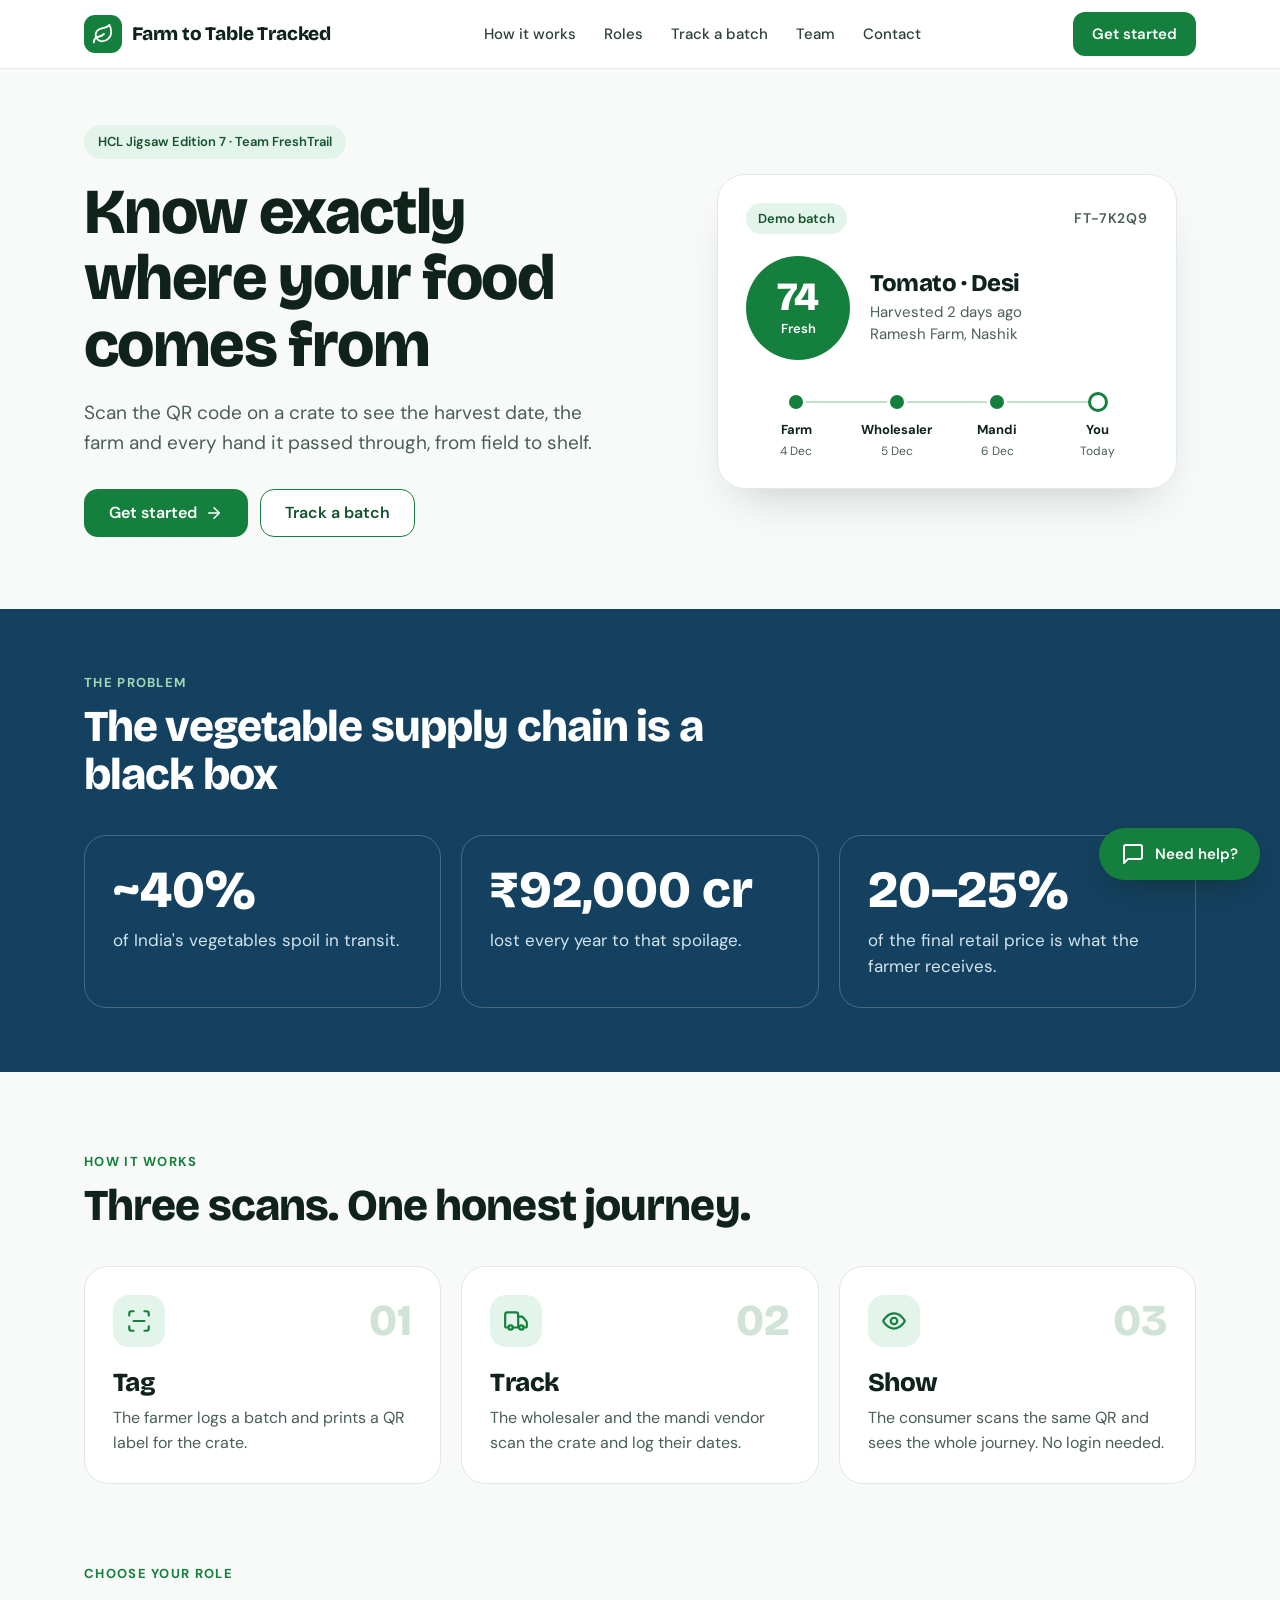
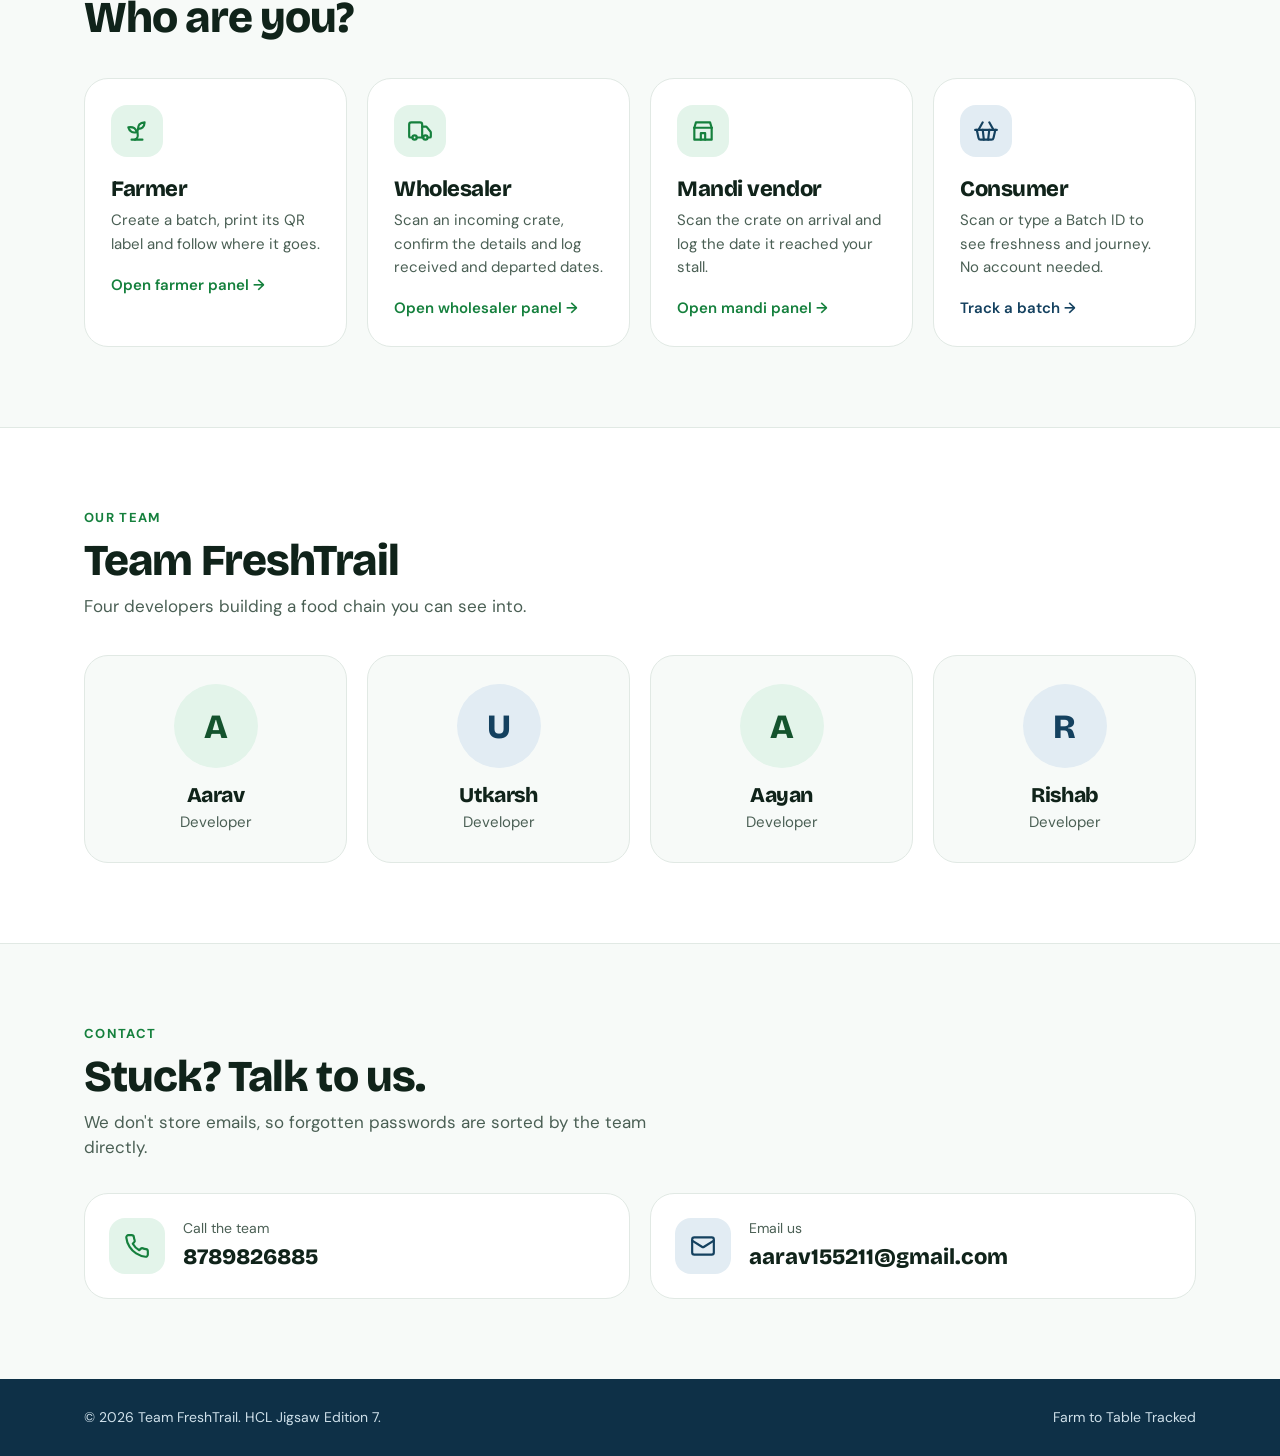
==== index.html @ 68ed131e "Add files via upload" ====
<!doctype html>
<html lang="en">
<head>
<meta charset="utf-8">
<meta name="viewport" content="width=device-width, initial-scale=1, viewport-fit=cover">
<title>Farm to Table Tracked | Team FreshTrail</title>
<meta name="description" content="Scan a QR code on a crate of vegetables to see the harvest date, the farm and every hand it passed through.">
<meta name="theme-color" content="#15803d">
<link rel="preconnect" href="https://fonts.googleapis.com">
<link rel="preconnect" href="https://fonts.gstatic.com" crossorigin>
<link href="https://fonts.googleapis.com/css2?family=Bricolage+Grotesque:wght@600;800&family=DM+Sans:wght@400;500;600&display=swap" rel="stylesheet">
<link rel="stylesheet" href="style.css">
</head>
<body>
<div id="site-header"></div>

<main>
<section class="hero">
  <div class="container hero-grid">
    <div class="hero-copy">
      <span class="pill">HCL Jigsaw Edition 7 &middot; Team FreshTrail</span>
      <h1>Know exactly where your food comes from</h1>
      <p class="lead">Scan the QR code on a crate to see the harvest date, the farm and every hand it passed through, from field to shelf.</p>
      <div class="btn-row">
        <a class="btn btn-primary" href="#roles">Get started <span class="ico" data-icon="arrowRight" style="font-size:18px"></span></a>
        <a class="btn btn-ghost" href="track.html">Track a batch</a>
      </div>
    </div>
    <div class="demo-wrap">
      <a class="demo-card" href="journey.html?demo=1" style="display:block;text-decoration:none;color:inherit" aria-label="Open the demo batch journey">
        <div class="demo-top"><span class="pill pill-sm">Demo batch</span><span class="bid">FT-7K2Q9</span></div>
        <div class="demo-main">
          <div class="badge"><b>74</b><span>Fresh</span></div>
          <div>
            <h3>Tomato &middot; Desi</h3>
            <p>Harvested 2 days ago<br>Ramesh Farm, Nashik</p>
          </div>
        </div>
        <div class="hline">
          <div class="hstep"><div class="hdot"></div><b>Farm</b><small data-demo="-2">-</small></div>
          <div class="hstep"><div class="hdot"></div><b>Wholesaler</b><small data-demo="-1">-</small></div>
          <div class="hstep"><div class="hdot"></div><b>Mandi</b><small data-demo="0">-</small></div>
          <div class="hstep"><div class="hdot now"></div><b>You</b><small>Today</small></div>
        </div>
      </a>
    </div>
  </div>
</section>

<section class="band-navy">
  <div class="container">
    <div class="eyebrow">The problem</div>
    <h2 class="section-title" style="max-width:640px">The vegetable supply chain is a black box</h2>
    <div class="stat-grid">
      <div class="stat"><b>~40%</b><p>of India's vegetables spoil in transit.</p></div>
      <div class="stat"><b>&#8377;92,000 cr</b><p>lost every year to that spoilage.</p></div>
      <div class="stat"><b>20&ndash;25%</b><p>of the final retail price is what the farmer receives.</p></div>
    </div>
  </div>
</section>

<section class="sect" id="how">
  <div class="container">
    <div class="eyebrow">How it works</div>
    <h2 class="section-title">Three scans. One honest journey.</h2>
    <div class="card-grid">
      <div class="step-card">
        <div class="step-top"><span class="icon-tile ico" data-icon="scan"></span><span class="step-no" aria-hidden="true">01</span></div>
        <h3>Tag</h3>
        <p>The farmer logs a batch and prints a QR label for the crate.</p>
      </div>
      <div class="step-card">
        <div class="step-top"><span class="icon-tile ico" data-icon="truck"></span><span class="step-no" aria-hidden="true">02</span></div>
        <h3>Track</h3>
        <p>The wholesaler and the mandi vendor scan the crate and log their dates.</p>
      </div>
      <div class="step-card">
        <div class="step-top"><span class="icon-tile ico" data-icon="eye"></span><span class="step-no" aria-hidden="true">03</span></div>
        <h3>Show</h3>
        <p>The consumer scans the same QR and sees the whole journey. No login needed.</p>
      </div>
    </div>
  </div>
</section>

<section id="roles" style="padding:0 0 80px">
  <div class="container">
    <div class="eyebrow">Choose your role</div>
    <h2 class="section-title">Who are you?</h2>
    <div class="card-grid">
      <a class="role-card" href="auth.html?role=farmer">
        <span class="icon-tile ico" data-icon="sprout"></span>
        <h3>Farmer</h3>
        <p>Create a batch, print its QR label and follow where it goes.</p>
        <div class="go">Open farmer panel &rarr;</div>
      </a>
      <a class="role-card" href="auth.html?role=wholesaler">
        <span class="icon-tile ico" data-icon="truck"></span>
        <h3>Wholesaler</h3>
        <p>Scan an incoming crate, confirm the details and log received and departed dates.</p>
        <div class="go">Open wholesaler panel &rarr;</div>
      </a>
      <a class="role-card" href="auth.html?role=mandi">
        <span class="icon-tile ico" data-icon="store"></span>
        <h3>Mandi vendor</h3>
        <p>Scan the crate on arrival and log the date it reached your stall.</p>
        <div class="go">Open mandi panel &rarr;</div>
      </a>
      <a class="role-card navy" href="track.html">
        <span class="icon-tile navy ico" data-icon="basket"></span>
        <h3>Consumer</h3>
        <p>Scan or type a Batch ID to see freshness and journey. No account needed.</p>
        <div class="go">Track a batch &rarr;</div>
      </a>
    </div>
  </div>
</section>

<section class="sect sect-white" id="team">
  <div class="container">
    <div class="eyebrow">Our team</div>
    <h2 class="section-title">Team FreshTrail</h2>
    <p class="page-sub" style="max-width:560px;font-size:17px">Four developers building a food chain you can see into.</p>
    <div class="card-grid">
      <div class="team-card"><div class="avatar">A</div><h3>Aarav</h3><p>Developer</p></div>
      <div class="team-card"><div class="avatar navy">U</div><h3>Utkarsh</h3><p>Developer</p></div>
      <div class="team-card"><div class="avatar">A</div><h3>Aayan</h3><p>Developer</p></div>
      <div class="team-card"><div class="avatar navy">R</div><h3>Rishab</h3><p>Developer</p></div>
    </div>
  </div>
</section>

<section class="sect" id="contact">
  <div class="container">
    <div class="eyebrow">Contact</div>
    <h2 class="section-title">Stuck? Talk to us.</h2>
    <p class="page-sub" style="max-width:620px;font-size:17px">We don't store emails, so forgotten passwords are sorted by the team directly.</p>
    <div class="card-grid" style="margin-top:32px">
      <a class="contact-card" id="c-phone" href="tel:8789826885">
        <span class="icon-tile ico" data-icon="phone"></span>
        <span><small>Call the team</small><strong>8789826885</strong></span>
      </a>
      <a class="contact-card" id="c-mail" href="mailto:aarav155211@gmail.com">
        <span class="icon-tile navy ico" data-icon="mail"></span>
        <span style="min-width:0"><small>Email us</small><strong>aarav155211@gmail.com</strong></span>
      </a>
    </div>
  </div>
</section>
</main>

<div id="site-footer"></div>

<script src="config.js"></script>
<script src="qrcode.js"></script>
<script src="common.js"></script>
<script src="store.js"></script>
<script src="chat.js"></script>
<script>
FT.ready(function () {
  FT.renderHeader();
  FT.renderFooter();
  var t = FT.today();
  FT.$$("[data-demo]").forEach(function (n) { n.textContent = FT.fmtShort(FT.addDays(t, +n.getAttribute("data-demo"))); });
  var p = FT.$("#c-phone"), m = FT.$("#c-mail");
  if (FT.cfg.phone) { p.href = "tel:" + FT.cfg.phone; p.querySelector("strong").textContent = FT.cfg.phone; }
  if (FT.cfg.email) { m.href = "mailto:" + FT.cfg.email; m.querySelector("strong").textContent = FT.cfg.email; }
});
</script>
</body>
</html>
---- style.css ----
/* Farm to Table Tracked — Team FreshTrail */
:root{
  --green:#15803d; --green-d:#166534; --green-l:#e3f4ea; --green-m:#bfe0cb;
  --navy:#14415f; --navy-d:#0e3047; --navy-l:#e2ecf3;
  --bg:#f7faf8; --card:#ffffff; --ink:#10231a; --muted:#4a5f54;
  --line:#e1e9e4; --line2:#e8eeea; --field:#7f9488;
  --amber:#7a4a05; --amber-l:#fdf1d8; --red:#b42318; --red-l:#fde8e6;
}
*{box-sizing:border-box}
html{scroll-behavior:smooth;-webkit-text-size-adjust:100%}
body{margin:0;background:var(--bg);color:var(--ink);font-family:'DM Sans',system-ui,-apple-system,'Segoe UI',Roboto,sans-serif;line-height:1.5;-webkit-font-smoothing:antialiased}
h1,h2,h3,h4{font-family:'Bricolage Grotesque','DM Sans',system-ui,sans-serif;font-weight:800;letter-spacing:-.02em;margin:0;line-height:1.1}
p{margin:0}
a{color:var(--green)}
a:hover{color:var(--green-d)}
button{font-family:inherit}
.sr-only{position:absolute;width:1px;height:1px;overflow:hidden;clip:rect(0 0 0 0);white-space:nowrap}
.container{max-width:1160px;margin:0 auto;padding:0 24px;width:100%}
.narrow{max-width:520px;margin:0 auto;padding:0 20px;width:100%}
.ico{display:inline-flex;font-size:24px;line-height:0;flex:none}
.ico svg{width:1em;height:1em}
.eyebrow{font-size:13px;font-weight:700;letter-spacing:.1em;text-transform:uppercase;color:var(--green)}
.section-title{font-size:clamp(30px,3.6vw,44px);margin-top:10px}

/* Header */
.site-header{background:#fff;border-bottom:1px solid var(--line);position:sticky;top:0;z-index:30}
.site-header .bar{display:flex;flex-wrap:wrap;align-items:center;justify-content:space-between;gap:10px 28px;padding-top:12px;padding-bottom:12px}
.brand{display:flex;align-items:center;gap:10px;text-decoration:none;color:var(--ink)}
.brand-logo{width:38px;height:38px;border-radius:11px;background:var(--green);color:#fff;display:flex;align-items:center;justify-content:center;font-size:22px}
.brand-name{font-family:'Bricolage Grotesque',system-ui,sans-serif;font-weight:800;font-size:19px;letter-spacing:-.01em}
.nav-links{display:flex;gap:28px;font-size:15px;font-weight:500}
.nav-links a{color:#2d4237;text-decoration:none;min-height:44px;display:inline-flex;align-items:center}
.nav-links a:hover{color:var(--green)}
.bar-right{display:flex;align-items:center;gap:14px;flex-wrap:wrap}
.linkbtn{background:none;border:none;color:var(--green);font-weight:600;font-size:14px;cursor:pointer;min-height:44px;padding:0 4px;text-decoration:none;display:inline-flex;align-items:center}
.linkbtn:hover{color:var(--green-d);text-decoration:underline}

/* Buttons */
.btn{display:inline-flex;align-items:center;justify-content:center;gap:8px;min-height:48px;padding:0 24px;border-radius:14px;font-weight:600;font-size:16px;text-decoration:none;cursor:pointer;border:1.5px solid transparent;transition:background .15s,color .15s,border-color .15s;line-height:1.2}
.btn-primary{background:var(--green);color:#fff}
.btn-primary:hover{background:var(--green-d);color:#fff}
.btn-ghost{background:#fff;color:#14532d;border-color:var(--green)}
.btn-ghost:hover{background:var(--green-l);color:#14532d}
.btn-sm{min-height:44px;font-size:15px;padding:0 18px;border-radius:12px}
.btn-block{width:100%}
.btn[disabled]{opacity:.6;cursor:not-allowed}
.btn:focus-visible,.linkbtn:focus-visible,.chip:focus-visible,a:focus-visible{outline:3px solid var(--green-m);outline-offset:2px}

/* Pills */
.pill{display:inline-flex;align-items:center;gap:8px;font-size:13px;font-weight:600;color:#14532d;background:var(--green-l);padding:7px 14px;border-radius:999px}
.pill-navy{color:var(--navy);background:var(--navy-l)}
.pill-amber{color:var(--amber);background:var(--amber-l)}
.pill-sm{padding:6px 12px}

/* Cards */
.card{background:#fff;border:1px solid var(--line);border-radius:28px;padding:28px}
.card-hl{border:1.5px solid var(--green)}
.card h2{font-size:22px}
.rows{background:var(--bg);border:1px solid var(--line);border-radius:18px;padding:4px 18px}
.rows-white{background:#fff;border-radius:26px;padding:4px 22px}
.row{display:flex;justify-content:space-between;gap:16px;padding:12px 0;border-bottom:1px solid var(--line2);font-size:15px}
.row:last-child{border-bottom:none}
.row span:first-child{color:var(--muted)}
.row span:last-child{font-weight:600;text-align:right}

/* Forms */
.field{margin-top:18px}
.field>label,.label{display:block;font-size:14px;font-weight:600}
.opt{font-weight:400;color:var(--muted)}
.input{width:100%;margin-top:6px;padding:13px 14px;min-height:48px;border:1px solid var(--field);border-radius:12px;font:inherit;font-size:16px;background:#fff;color:var(--ink)}
textarea.input{resize:vertical;min-height:84px}
.input:focus{outline:3px solid var(--green-m);border-color:var(--green)}
.hint{margin-top:6px;font-size:13px;color:var(--muted)}
.error{color:var(--red);font-size:14px;font-weight:500;margin-top:12px;display:none;background:var(--red-l);border-radius:12px;padding:10px 14px}
.error.show{display:block}
.form-grid{display:flex;flex-wrap:wrap;gap:0 18px}
.form-grid .field{flex:1 1 220px;min-width:0}
.pw-wrap{position:relative}
.pw-wrap .input{padding-right:78px}
.pw-toggle{position:absolute;right:6px;top:12px;bottom:0;height:48px;background:none;border:none;color:var(--green);font-weight:600;font-size:14px;padding:0 12px;border-radius:8px;cursor:pointer;min-width:60px;margin-top:0}
.check{display:flex;align-items:flex-start;gap:12px;margin-top:20px}
.check input{width:22px;height:22px;margin:1px 0 0;accent-color:var(--green);flex:none}
.check label{font-size:15px;font-weight:500;line-height:1.45}
.divider{display:flex;align-items:center;gap:12px;margin:20px 0;color:var(--muted);font-size:13px}
.divider:before,.divider:after{content:"";flex:1;height:1px;background:var(--line)}
.inline{display:flex;gap:10px;flex-wrap:wrap}
.inline .input{flex:1 1 160px;min-width:0;margin-top:0;letter-spacing:.04em}
.tabs{display:flex;gap:6px;background:#eef3f0;border-radius:14px;padding:5px}
.tab{flex:1;border:none;background:transparent;color:var(--muted);font-weight:600;font-size:15px;padding:11px;border-radius:10px;min-height:44px;cursor:pointer}
.tab[aria-selected="true"]{background:#fff;color:var(--ink);box-shadow:0 1px 3px rgba(16,35,26,.15)}
.note{padding:14px 16px;background:#f3f7f4;border-radius:14px;font-size:14px;line-height:1.5;color:#3b5044}

/* Page layout */
main.page{padding:36px 0 64px}
.page-title{font-size:clamp(28px,3.4vw,38px)}
.page-sub{margin-top:8px;font-size:16px;color:var(--muted)}
.two-col{display:flex;flex-wrap:wrap;gap:28px;margin-top:28px;align-items:flex-start}
.two-col>.col-a{flex:1 1 520px;min-width:0}
.two-col>.col-b{flex:1 1 400px;min-width:0;display:flex;flex-direction:column;gap:28px}
.list{margin-top:14px}
.list-item{display:flex;flex-wrap:wrap;align-items:center;justify-content:space-between;gap:10px 14px;padding:14px 0;border-top:1px solid var(--line2)}
.list-item .t{font-weight:600;font-size:16px}
.list-item .t small{color:var(--muted);font-weight:500;letter-spacing:.04em;font-size:inherit}
.list-item .s{font-size:13px;color:var(--muted);margin-top:2px}
.empty{padding:18px 0 4px;color:var(--muted);font-size:15px}
.center{text-align:center}
.hidden{display:none!important}

/* QR */
.qr-box{margin:18px auto 0;width:224px;height:224px;background:#fff;border:1px solid #cfdcd4;border-radius:18px;display:flex;align-items:center;justify-content:center;padding:10px}
.qr-box svg{width:100%;height:100%;display:block}
.qr-id{margin-top:16px;font-family:'Bricolage Grotesque',system-ui,sans-serif;font-weight:800;font-size:32px;letter-spacing:.04em}

/* Home */
.hero{padding:56px 0 72px}
.hero-grid{display:flex;flex-wrap:wrap;align-items:center;gap:48px 56px}
.hero-copy{flex:1 1 440px;min-width:0}
.hero h1{font-size:clamp(38px,5.2vw,64px);line-height:1.04;letter-spacing:-.025em;margin-top:20px}
.hero p.lead{margin-top:20px;font-size:19px;line-height:1.55;color:var(--muted);max-width:520px}
.btn-row{display:flex;flex-wrap:wrap;gap:12px;margin-top:32px}
.demo-wrap{flex:1 1 380px;min-width:0}
.demo-card{max-width:460px;margin:0 auto;background:#fff;border:1px solid var(--line);border-radius:28px;padding:28px;box-shadow:0 24px 48px -24px rgba(16,35,26,.25)}
.demo-top{display:flex;align-items:center;justify-content:space-between;gap:12px;flex-wrap:wrap}
.demo-top .bid{font-size:14px;font-weight:600;color:var(--muted);letter-spacing:.06em}
.demo-main{display:flex;align-items:center;gap:20px;margin-top:22px}
.badge{width:104px;height:104px;border-radius:50%;background:var(--green);color:#fff;display:flex;flex-direction:column;align-items:center;justify-content:center;flex:none}
.badge b{font-family:'Bricolage Grotesque',system-ui,sans-serif;font-weight:800;font-size:40px;line-height:1}
.badge span{font-size:13px;font-weight:600;margin-top:2px}
.demo-main h3{font-size:24px}
.demo-main p{color:var(--muted);margin-top:4px;font-size:15px;line-height:1.5}
.hline{position:relative;display:flex;margin-top:32px}
.hline:before{content:"";position:absolute;top:9px;left:12.5%;right:12.5%;height:2px;background:var(--green-m)}
.hstep{flex:1;text-align:center;position:relative}
.hdot{width:20px;height:20px;border-radius:50%;background:var(--green);margin:0 auto;border:3px solid #fff}
.hdot.now{background:#fff;border-color:var(--green)}
.hstep b{display:block;font-size:13px;margin-top:8px}
.hstep small{display:block;font-size:12px;color:var(--muted);margin-top:2px}
.band-navy{background:var(--navy);color:#fff;padding:64px 0}
.band-navy .eyebrow{color:#9fd8b4}
.stat-grid,.card-grid{display:flex;flex-wrap:wrap;gap:20px;margin-top:36px}
.stat{flex:1 1 260px;min-width:0;border:1px solid rgba(255,255,255,.22);border-radius:22px;padding:28px}
.stat b{display:block;font-family:'Bricolage Grotesque',system-ui,sans-serif;font-weight:800;font-size:52px;line-height:1}
.stat p{margin-top:12px;font-size:17px;color:#d3e3ee}
.sect{padding:80px 0}
.sect-white{background:#fff;border-top:1px solid var(--line);border-bottom:1px solid var(--line)}
.step-card{flex:1 1 300px;min-width:0;background:#fff;border:1px solid var(--line);border-radius:24px;padding:28px}
.step-top{display:flex;align-items:center;justify-content:space-between}
.icon-tile{width:52px;height:52px;border-radius:16px;background:var(--green-l);color:var(--green);display:flex;align-items:center;justify-content:center;font-size:26px}
.icon-tile.navy{background:var(--navy-l);color:var(--navy)}
.step-no{font-family:'Bricolage Grotesque',system-ui,sans-serif;font-weight:800;font-size:44px;color:#cfe3d6;line-height:1}
.step-card h3{font-size:26px;margin-top:22px}
.step-card p{margin-top:8px;font-size:16px;color:var(--muted);line-height:1.55}
.role-card{flex:1 1 240px;min-width:0;display:block;text-decoration:none;color:var(--ink);background:#fff;border:1.5px solid var(--line);border-radius:24px;padding:26px;transition:border-color .15s,transform .15s}
.role-card:hover{border-color:var(--green);color:var(--ink);transform:translateY(-2px)}
.role-card h3{font-size:22px;margin-top:20px}
.role-card p{margin-top:8px;font-size:15px;color:var(--muted);line-height:1.55}
.role-card .go{margin-top:18px;font-weight:600;font-size:15px;color:var(--green)}
.role-card.navy:hover{border-color:var(--navy)}
.role-card.navy .go{color:var(--navy)}
.team-card{flex:1 1 220px;min-width:0;background:var(--bg);border:1px solid var(--line);border-radius:24px;padding:28px;text-align:center}
.avatar{width:84px;height:84px;border-radius:50%;background:var(--green-l);color:#14532d;margin:0 auto;display:flex;align-items:center;justify-content:center;font-family:'Bricolage Grotesque',system-ui,sans-serif;font-weight:800;font-size:34px}
.avatar.navy{background:var(--navy-l);color:var(--navy)}
.team-card h3{font-size:21px;margin-top:16px}
.team-card p{margin-top:4px;font-size:15px;color:var(--muted)}
.contact-card{flex:1 1 340px;min-width:0;display:flex;align-items:center;gap:18px;text-decoration:none;color:var(--ink);background:#fff;border:1.5px solid var(--line);border-radius:24px;padding:24px}
.contact-card:hover{border-color:var(--green);color:var(--ink)}
.contact-card small{display:block;font-size:14px;color:var(--muted)}
.contact-card strong{display:block;margin-top:2px;font-family:'Bricolage Grotesque',system-ui,sans-serif;font-weight:800;font-size:22px;overflow-wrap:anywhere}
.contact-card .icon-tile{width:56px;height:56px;flex:none}
.site-footer{background:var(--navy-d);color:#cfe0ea;padding:28px 0;font-size:14px}
.site-footer .container{display:flex;flex-wrap:wrap;align-items:center;justify-content:space-between;gap:12px 24px}

/* Auth */
.auth-wrap{display:flex;flex-wrap:wrap;min-height:100vh}
.auth-side{flex:1 1 420px;min-width:0;background:var(--green);color:#fff;padding:48px;display:flex;flex-direction:column;justify-content:space-between;gap:48px}
.auth-side .brand{color:#fff}
.auth-side .brand-logo{background:#fff;color:var(--green)}
.auth-side h1{font-size:clamp(34px,4vw,50px);line-height:1.06;letter-spacing:-.025em;max-width:460px}
.auth-side ul{list-style:none;margin:32px 0 0;padding:0;display:flex;flex-direction:column;gap:16px;max-width:440px}
.auth-side li{display:flex;align-items:flex-start;gap:12px;font-size:17px;line-height:1.45}
.auth-side li .ico{width:26px;height:26px;border-radius:50%;background:rgba(255,255,255,.2);align-items:center;justify-content:center;font-size:15px}
.auth-main{flex:1 1 460px;min-width:0;display:flex;align-items:center;justify-content:center;padding:40px 24px}
.auth-card{width:100%;max-width:440px;background:#fff;border:1px solid var(--line);border-radius:28px;padding:36px;box-shadow:0 24px 48px -28px rgba(16,35,26,.25)}
.auth-top{display:flex;align-items:center;justify-content:space-between;gap:12px;flex-wrap:wrap;margin-bottom:24px}
.auth-card h2{font-size:28px;margin-top:24px;letter-spacing:-.015em}
.auth-card .sub{margin-top:6px;font-size:15px;color:var(--muted)}

/* Scanner modal */
.modal{position:fixed;inset:0;background:rgba(16,35,26,.6);display:none;align-items:center;justify-content:center;padding:16px;z-index:60}
.modal.open{display:flex}
.modal-card{background:#fff;border-radius:24px;padding:20px;width:100%;max-width:440px}
.modal-head{display:flex;align-items:center;justify-content:space-between;gap:12px;margin-bottom:12px}
.modal-head h3{font-size:20px}
.scan-view{position:relative;width:100%;aspect-ratio:1/1;background:#10231a;border-radius:18px;overflow:hidden}
.scan-view video{width:100%;height:100%;object-fit:cover;display:block}
.scan-view #ft-reader{width:100%;height:100%}
.scan-msg{margin-top:12px;font-size:14px;color:var(--muted);text-align:center}
.close-btn{width:44px;height:44px;border-radius:50%;border:none;background:#eef3f0;color:var(--ink);display:flex;align-items:center;justify-content:center;cursor:pointer;font-size:20px}

/* Journey */
.ring{position:relative;width:132px;height:132px;margin:0 auto}
.ring svg{transform:rotate(-90deg);width:132px;height:132px}
.ring .mid{position:absolute;inset:0;display:flex;flex-direction:column;align-items:center;justify-content:center}
.ring .mid b{font-family:'Bricolage Grotesque',system-ui,sans-serif;font-weight:800;font-size:40px;line-height:1}
.ring .mid span{font-size:14px;font-weight:600;margin-top:2px}
.vtl{position:relative;margin-top:18px;padding-left:38px}
.vtl:before{content:"";position:absolute;left:11px;top:12px;bottom:34px;width:2px;background:var(--green-m)}
.vstep{position:relative;padding-bottom:18px}
.vstep:last-child{padding-bottom:0}
.vdot{position:absolute;left:-38px;top:0;width:24px;height:24px;border-radius:50%;background:var(--green);color:#fff;display:flex;align-items:center;justify-content:center;font-size:13px}
.vdot.pending{background:#fff;border:3px solid #c5d2ca}
.vdot.now{background:#fff;border:3px solid var(--green)}
.vstep b{font-size:16px;display:block}
.vstep small{font-size:14px;color:var(--muted);display:block;margin-top:2px}
.vstep.is-pending b{color:var(--muted)}

/* Toast */
.toast-wrap{position:fixed;left:50%;bottom:92px;transform:translateX(-50%);z-index:80;display:flex;flex-direction:column;gap:8px;align-items:center;width:calc(100% - 32px);max-width:420px;pointer-events:none}
.toast{background:var(--ink);color:#fff;padding:12px 18px;border-radius:14px;font-size:15px;font-weight:500;box-shadow:0 12px 28px -10px rgba(16,35,26,.5);animation:ft-in .18s ease-out}
.toast.ok{background:var(--green-d)}
.toast.err{background:var(--red)}
@keyframes ft-in{from{opacity:0;transform:translateY(8px)}to{opacity:1;transform:none}}

/* Chat */
.chat-fab{position:fixed;right:20px;bottom:20px;z-index:50;background:var(--green);color:#fff;border:none;font-weight:600;font-size:15px;padding:0 22px;min-height:52px;border-radius:999px;display:inline-flex;align-items:center;gap:10px;cursor:pointer;box-shadow:0 12px 28px -10px rgba(16,35,26,.5)}
.chat-fab:hover{background:var(--green-d)}
.chat-sheet{position:fixed;z-index:70;right:20px;bottom:20px;width:380px;max-width:calc(100vw - 24px);height:min(620px,calc(100vh - 40px));background:#fff;border-radius:28px;display:none;flex-direction:column;box-shadow:0 20px 60px -12px rgba(16,35,26,.45);border:1px solid var(--line);overflow:hidden}
.chat-sheet.open{display:flex;animation:ft-in .18s ease-out}
.chat-head{flex:none;display:flex;align-items:center;gap:12px;padding:16px 14px 12px 18px;border-bottom:1px solid var(--line2)}
.chat-av{width:42px;height:42px;border-radius:14px;background:var(--green);color:#fff;display:flex;align-items:center;justify-content:center;font-size:21px;flex:none}
.chat-head .tt{flex:1;min-width:0}
.chat-head h2{font-size:18px}
.chat-head small{display:flex;align-items:center;gap:6px;font-size:13px;color:var(--muted);margin-top:2px}
.chat-head small i{width:8px;height:8px;border-radius:50%;background:var(--green);display:inline-block}
.chat-msgs{flex:1;min-height:0;overflow-y:auto;padding:16px 14px 8px;display:flex;flex-direction:column;gap:10px}
.msg{max-width:86%;padding:11px 15px;font-size:15px;line-height:1.5;overflow-wrap:anywhere}
.msg.bot{background:#eef3f0;border-radius:20px 20px 20px 6px;align-self:flex-start}
.msg.user{background:var(--green);color:#fff;border-radius:20px 20px 6px 20px;align-self:flex-end}
.msg a{color:inherit;font-weight:600}
.dots{display:inline-flex;gap:4px;align-items:center;height:18px}
.dots i{width:7px;height:7px;border-radius:50%;background:#7f9488;animation:ft-dot 1s infinite}
.dots i:nth-child(2){animation-delay:.15s}.dots i:nth-child(3){animation-delay:.3s}
@keyframes ft-dot{0%,60%,100%{opacity:.3;transform:none}30%{opacity:1;transform:translateY(-3px)}}
.chips{flex:none;max-height:136px;overflow-y:auto;padding:8px 14px 10px;display:flex;flex-wrap:wrap;gap:8px;border-top:1px solid #eef3f0}
.chip{background:#fff;color:#14532d;border:1.5px solid var(--green);font-weight:500;font-size:14px;padding:0 14px;border-radius:999px;min-height:44px;cursor:pointer}
.chip:hover{background:var(--green-l)}
.chat-form{flex:none;display:flex;gap:10px;padding:8px 14px 16px;align-items:center}
.chat-form input{flex:1;min-width:0;padding:0 16px;border:1px solid var(--field);border-radius:999px;font:inherit;font-size:16px;min-height:48px;background:#fff;color:var(--ink)}
.chat-form input:focus{outline:3px solid var(--green-m);border-color:var(--green)}
.chat-form button{flex:none;width:48px;height:48px;border-radius:50%;border:none;background:var(--green);color:#fff;display:flex;align-items:center;justify-content:center;cursor:pointer;font-size:20px}
@media (max-width:560px){
  .chat-sheet{right:0;left:0;bottom:0;width:100%;max-width:100%;height:82vh;border-radius:28px 28px 0 0}
  .nav-links{display:none}
  .container{padding:0 18px}
  .card{padding:22px}
  .auth-side{padding:32px 24px;gap:28px}
  .auth-card{padding:28px 22px}
}
@media (max-width:820px){.nav-links{display:none}}

/* Print label */
#print-label{display:none}
@media print{
  body>*:not(#print-label){display:none!important}
  #print-label{display:flex!important;flex-direction:column;align-items:center;text-align:center;padding:24px;font-family:'DM Sans',system-ui,sans-serif;color:#000}
  #print-label .pl-brand{font-weight:800;font-size:18px}
  #print-label .pl-qr{width:300px;height:300px;margin:16px 0}
  #print-label .pl-qr svg{width:100%;height:100%}
  #print-label .pl-id{font-size:34px;font-weight:800;letter-spacing:.05em}
  #print-label .pl-meta{font-size:16px;margin-top:6px;line-height:1.5}
  #print-label .pl-foot{font-size:13px;margin-top:14px}
}
@media (prefers-reduced-motion:reduce){*{animation:none!important;transition:none!important}html{scroll-behavior:auto}}
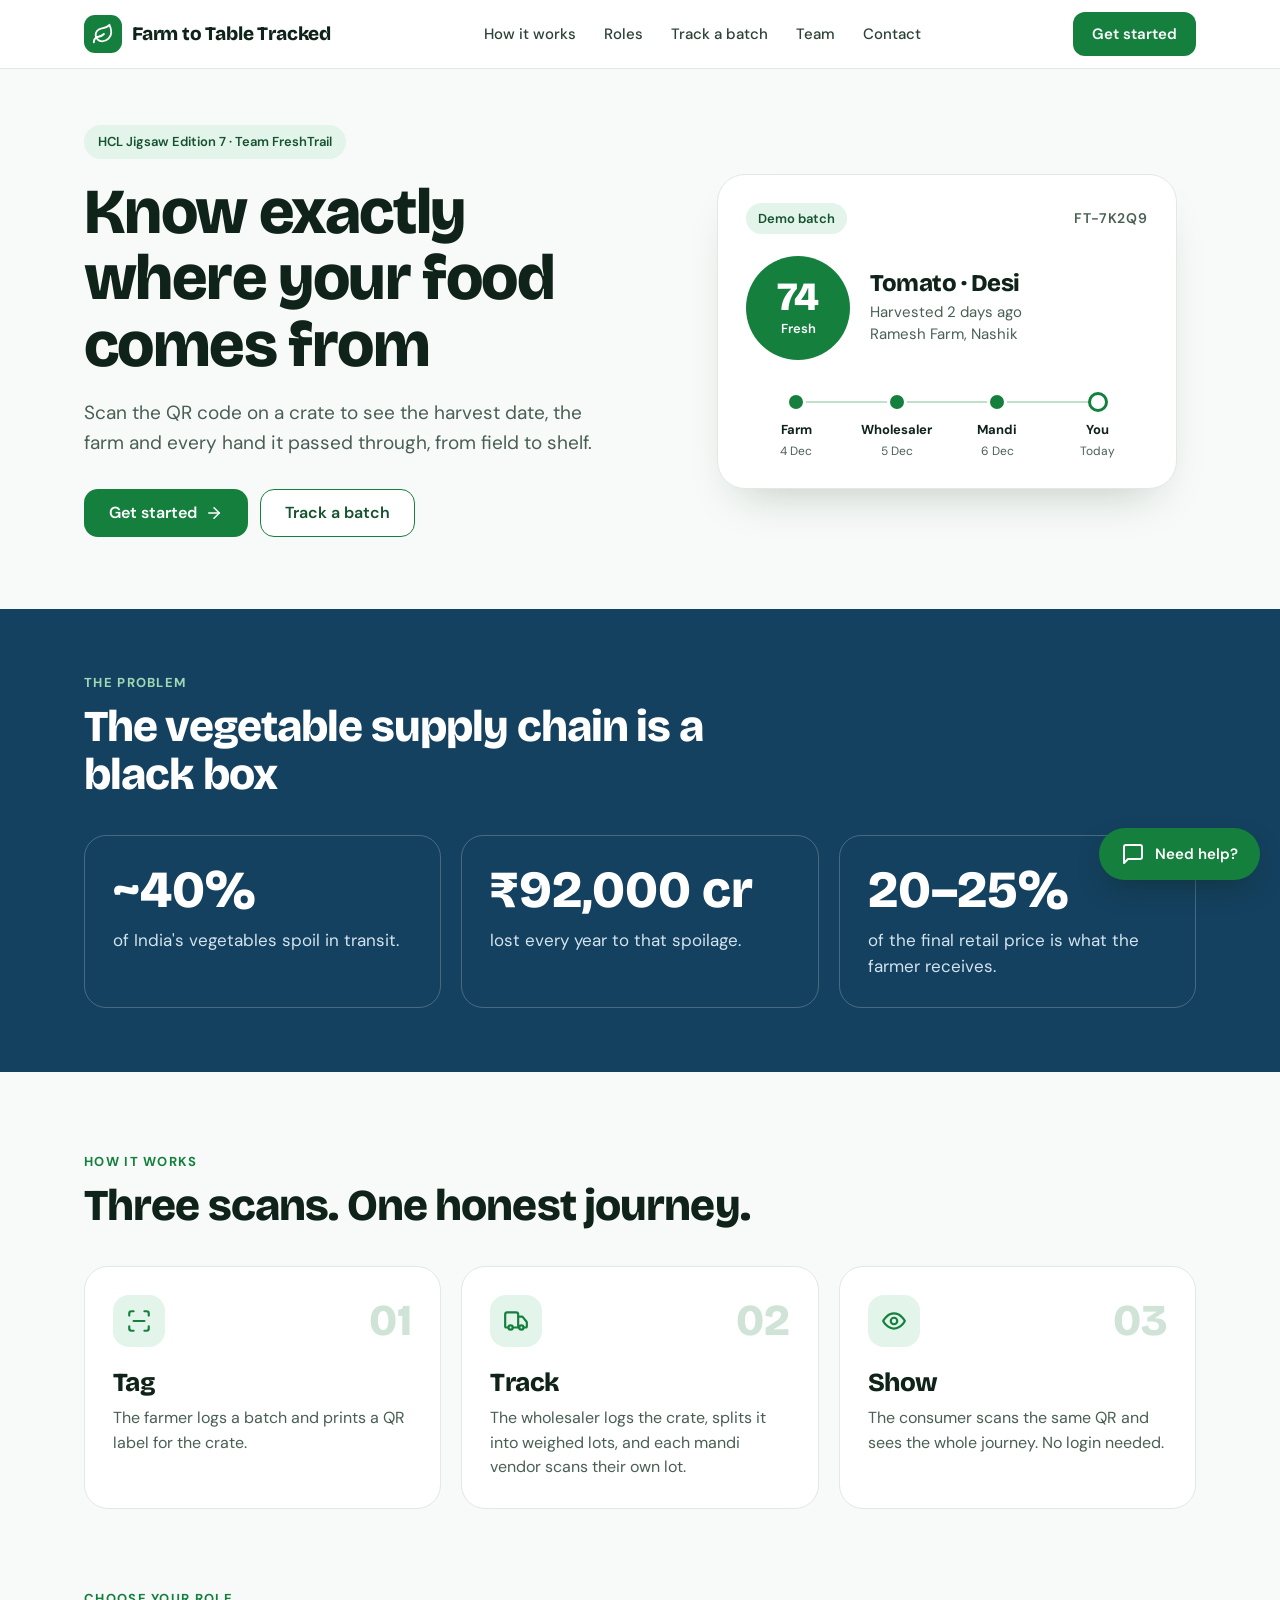
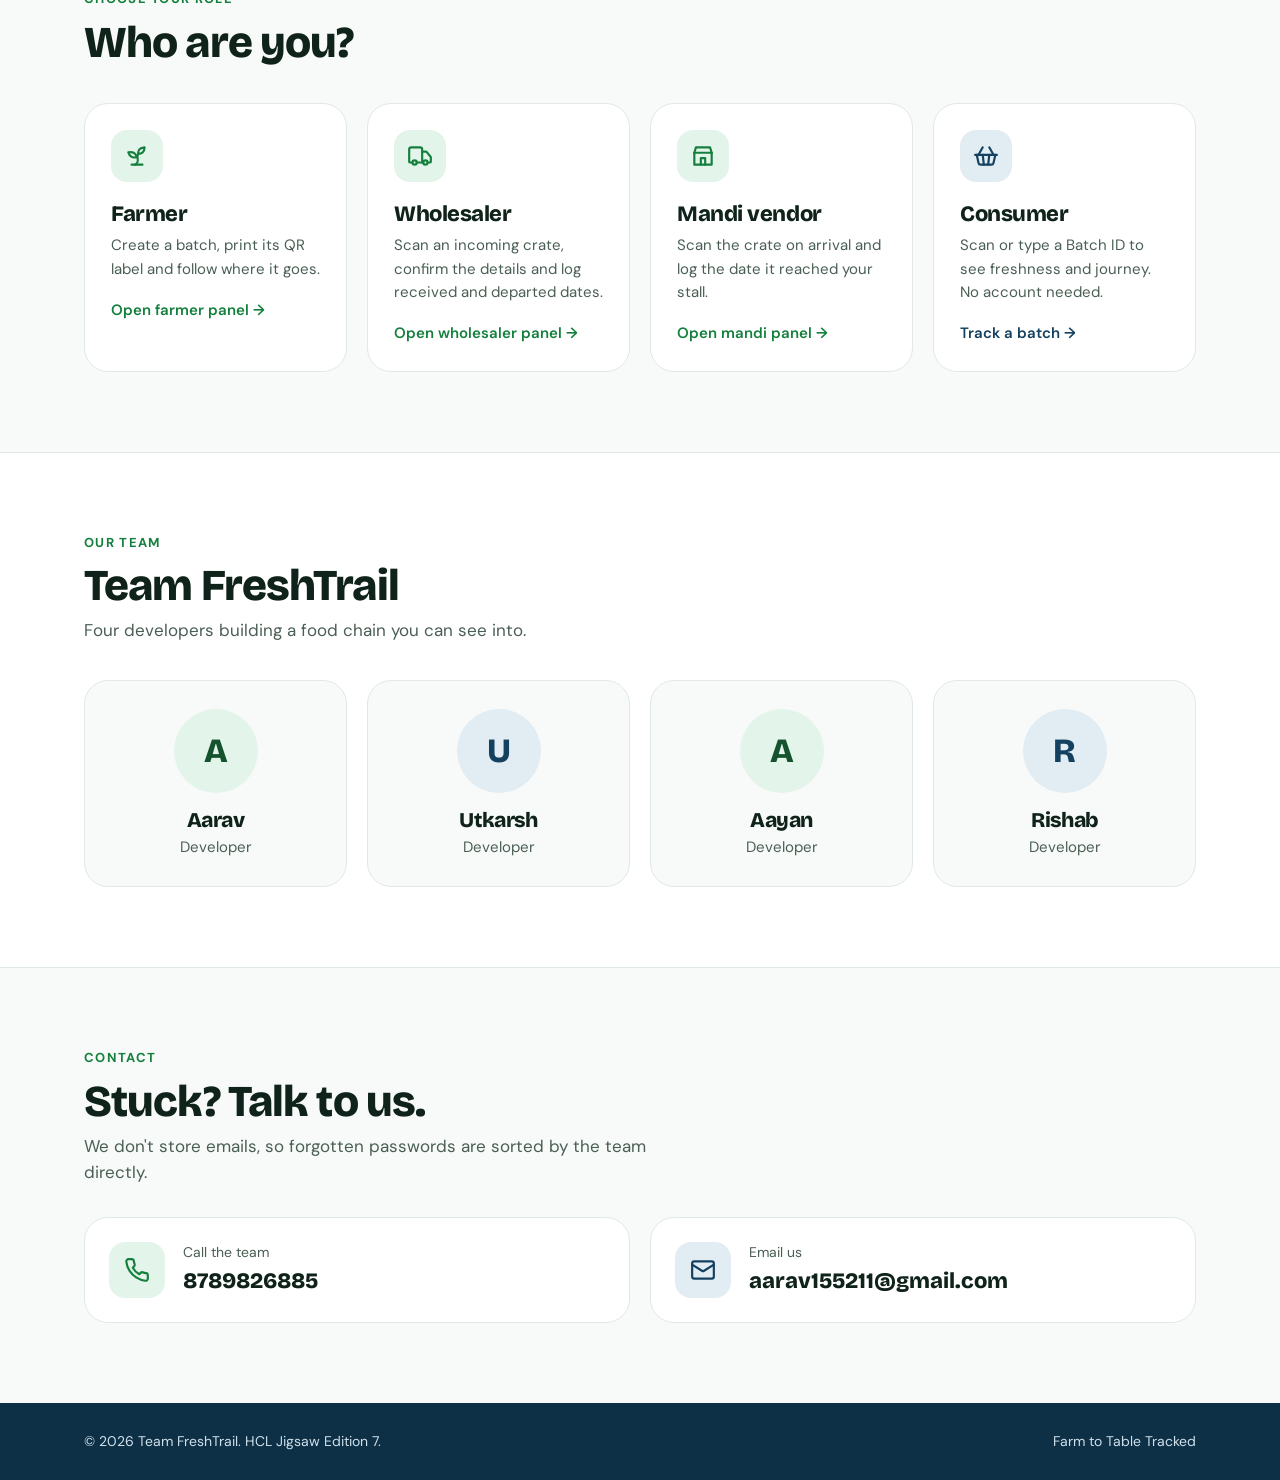
==== commit aefc929b: "Add files via upload" ====
--- a/index.html
+++ b/index.html
@@ -72,7 +72,7 @@
       <div class="step-card">
         <div class="step-top"><span class="icon-tile ico" data-icon="truck"></span><span class="step-no" aria-hidden="true">02</span></div>
         <h3>Track</h3>
-        <p>The wholesaler and the mandi vendor scan the crate and log their dates.</p>
+        <p>The wholesaler logs the crate, splits it into weighed lots, and each mandi vendor scans their own lot.</p>
       </div>
       <div class="step-card">
         <div class="step-top"><span class="icon-tile ico" data-icon="eye"></span><span class="step-no" aria-hidden="true">03</span></div>
